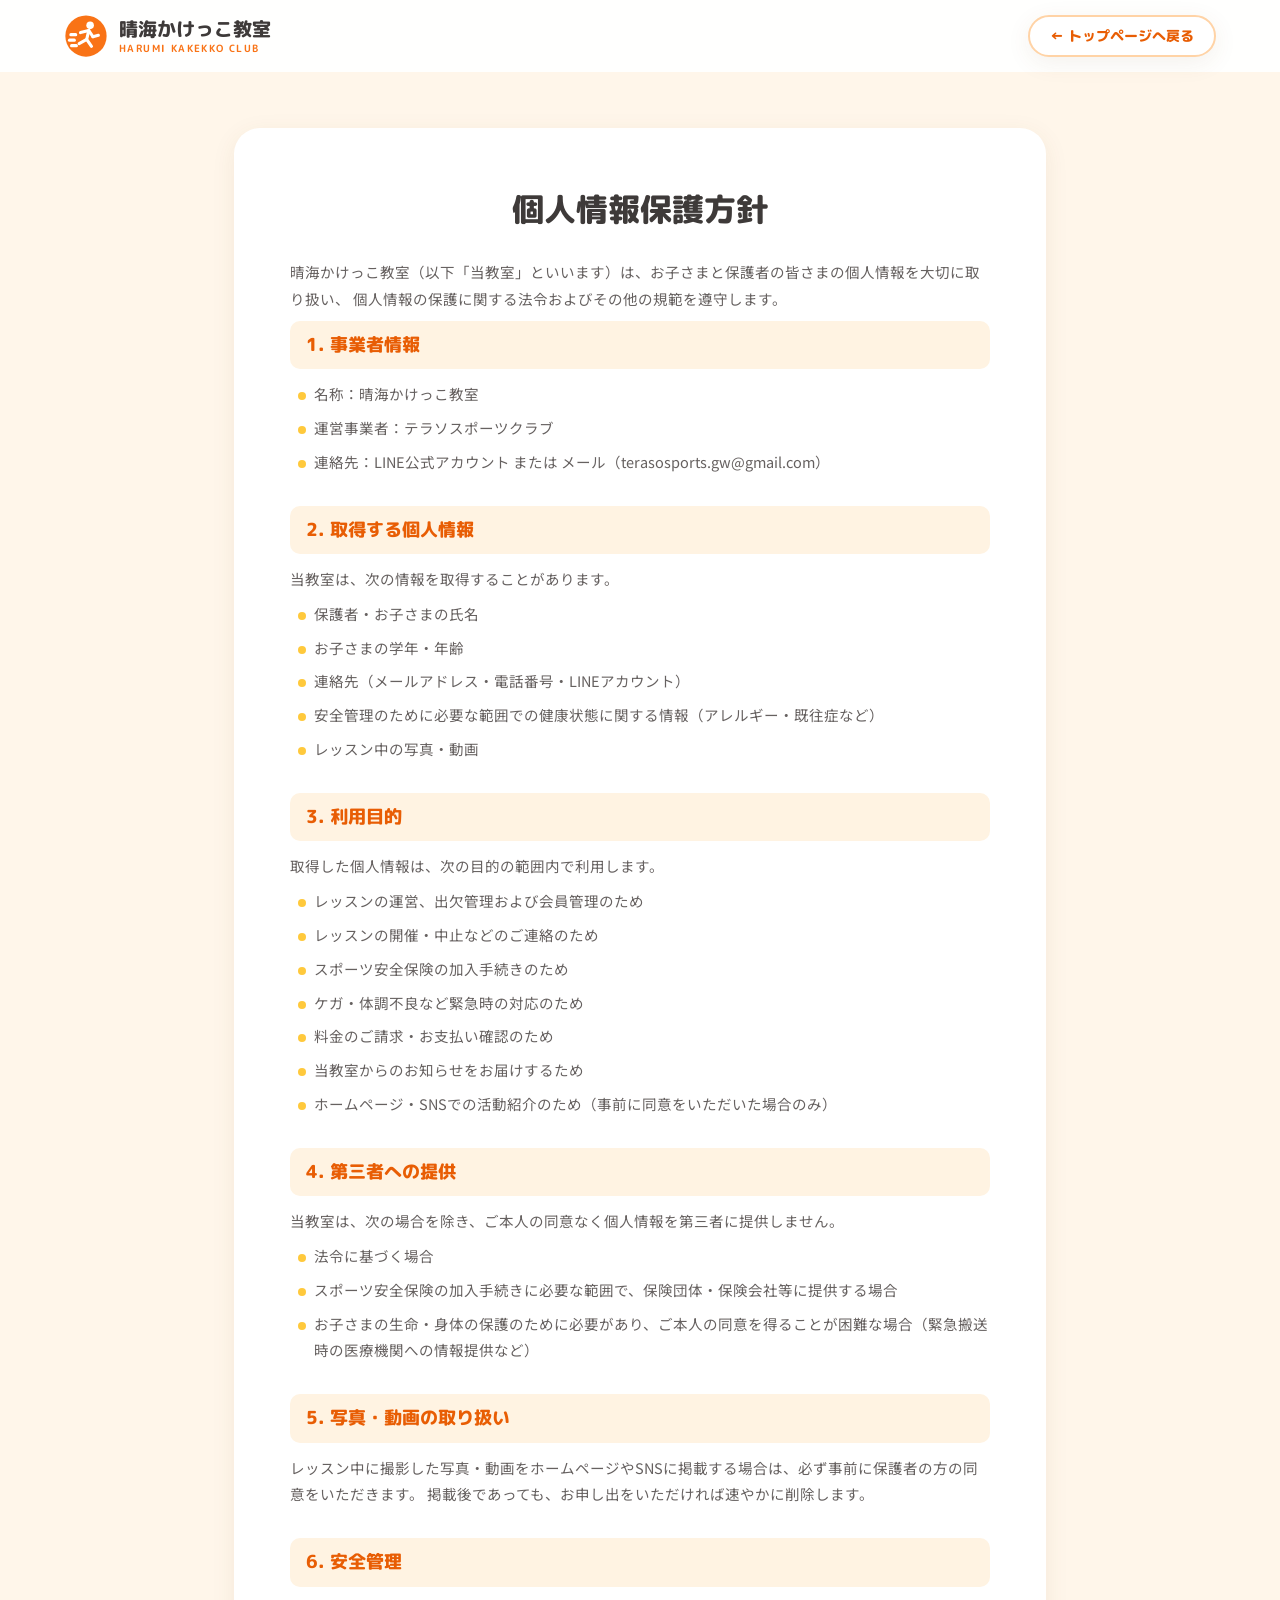
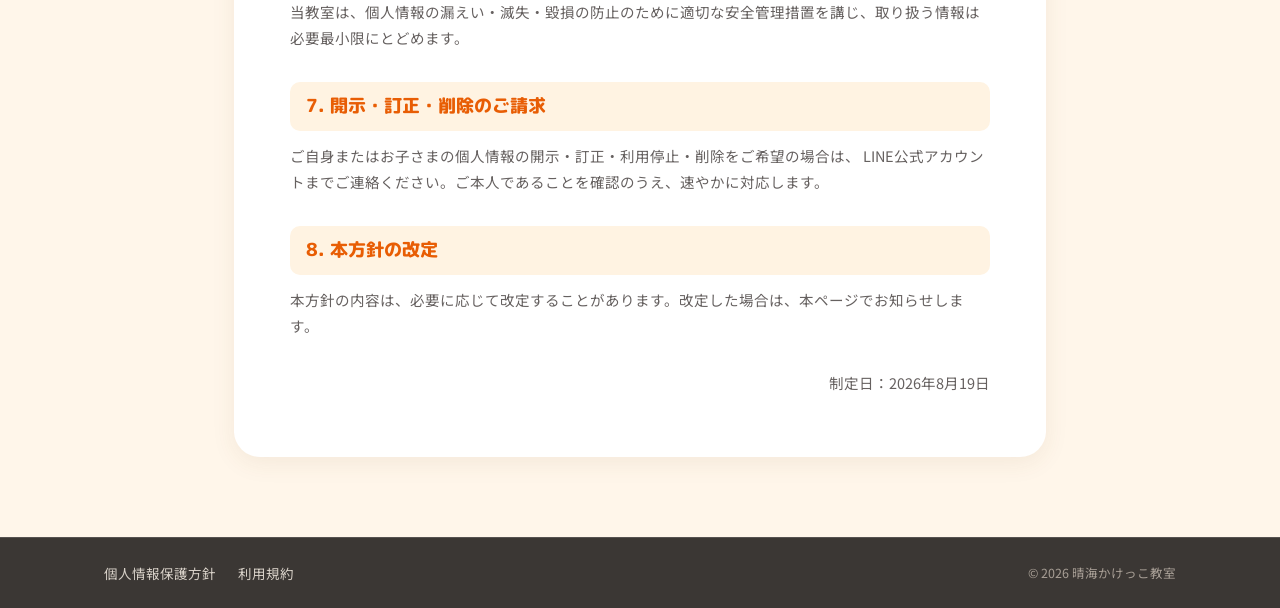
==== privacy.html @ 1bcdfa8b "晴海かけっこ教室 ホームページ公開 Co-Authored-By: Claude Fable 5 <noreply@anthropic.com>" ====
<!DOCTYPE html>
<html lang="ja">
<head>
<meta charset="UTF-8">
<meta name="viewport" content="width=device-width, initial-scale=1.0, viewport-fit=cover">
<title>個人情報保護方針｜晴海かけっこ教室</title>
<meta name="description" content="晴海かけっこ教室の個人情報保護方針です。">
<meta name="robots" content="noindex">
<link rel="icon" href="data:image/svg+xml,%3Csvg xmlns='http://www.w3.org/2000/svg' viewBox='0 0 64 64'%3E%3Ccircle cx='32' cy='32' r='30' fill='%23F97316'/%3E%3Ctext x='32' y='42' font-size='28' text-anchor='middle' fill='white' font-family='sans-serif' font-weight='bold'%3E走%3C/text%3E%3C/svg%3E">
<link rel="preconnect" href="https://fonts.googleapis.com">
<link rel="preconnect" href="https://fonts.gstatic.com" crossorigin>
<link href="https://fonts.googleapis.com/css2?family=M+PLUS+Rounded+1c:wght@500;700;800&family=Noto+Sans+JP:wght@400;500;700&display=swap" rel="stylesheet">
<link rel="stylesheet" href="style.css">
</head>
<body class="subpage">

<header class="site-header">
  <div class="header-inner">
    <a href="index.html" class="brand" aria-label="晴海かけっこ教室 トップへ">
      <svg class="brand-mark" viewBox="0 0 64 64" aria-hidden="true">
        <circle cx="32" cy="32" r="30" fill="#F97316"/>
        <g stroke="#FFFFFF" stroke-width="4.5" stroke-linecap="round" fill="none">
          <circle cx="38" cy="16.5" r="5.5" fill="#FFFFFF" stroke="none"/>
          <path d="M24 27 L36 24 L42 33"/>
          <path d="M36 24 L33 37 L40 47"/>
          <path d="M33 37 L22 43"/>
          <path d="M42 33 L50 31"/>
          <path d="M10 30 L17 30"/>
          <path d="M8 38 L15 38"/>
          <path d="M11 46 L18 46"/>
        </g>
      </svg>
      <span class="brand-text">
        <span class="brand-name">晴海かけっこ教室</span>
        <span class="brand-sub">HARUMI KAKEKKO CLUB</span>
      </span>
    </a>
    <a href="index.html" class="btn btn-ghost btn-sm">← トップページへ戻る</a>
  </div>
</header>

<main class="subpage-main">
  <div class="container container-narrow">
    <article class="legal">
      <h1>個人情報保護方針</h1>
      <p class="legal-lead">
        晴海かけっこ教室（以下「当教室」といいます）は、お子さまと保護者の皆さまの個人情報を大切に取り扱い、
        個人情報の保護に関する法令およびその他の規範を遵守します。
      </p>

      <section>
        <h2>1. 事業者情報</h2>
        <ul>
          <li>名称：晴海かけっこ教室</li>
          <li>運営事業者：テラソスポーツクラブ</li>
          <li>連絡先：LINE公式アカウント または メール（terasosports.gw@gmail.com）</li>
        </ul>
      </section>

      <section>
        <h2>2. 取得する個人情報</h2>
        <p>当教室は、次の情報を取得することがあります。</p>
        <ul>
          <li>保護者・お子さまの氏名</li>
          <li>お子さまの学年・年齢</li>
          <li>連絡先（メールアドレス・電話番号・LINEアカウント）</li>
          <li>安全管理のために必要な範囲での健康状態に関する情報（アレルギー・既往症など）</li>
          <li>レッスン中の写真・動画</li>
        </ul>
      </section>

      <section>
        <h2>3. 利用目的</h2>
        <p>取得した個人情報は、次の目的の範囲内で利用します。</p>
        <ul>
          <li>レッスンの運営、出欠管理および会員管理のため</li>
          <li>レッスンの開催・中止などのご連絡のため</li>
          <li>スポーツ安全保険の加入手続きのため</li>
          <li>ケガ・体調不良など緊急時の対応のため</li>
          <li>料金のご請求・お支払い確認のため</li>
          <li>当教室からのお知らせをお届けするため</li>
          <li>ホームページ・SNSでの活動紹介のため（事前に同意をいただいた場合のみ）</li>
        </ul>
      </section>

      <section>
        <h2>4. 第三者への提供</h2>
        <p>
          当教室は、次の場合を除き、ご本人の同意なく個人情報を第三者に提供しません。
        </p>
        <ul>
          <li>法令に基づく場合</li>
          <li>スポーツ安全保険の加入手続きに必要な範囲で、保険団体・保険会社等に提供する場合</li>
          <li>お子さまの生命・身体の保護のために必要があり、ご本人の同意を得ることが困難な場合（緊急搬送時の医療機関への情報提供など）</li>
        </ul>
      </section>

      <section>
        <h2>5. 写真・動画の取り扱い</h2>
        <p>
          レッスン中に撮影した写真・動画をホームページやSNSに掲載する場合は、必ず事前に保護者の方の同意をいただきます。
          掲載後であっても、お申し出をいただければ速やかに削除します。
        </p>
      </section>

      <section>
        <h2>6. 安全管理</h2>
        <p>
          当教室は、個人情報の漏えい・滅失・毀損の防止のために適切な安全管理措置を講じ、取り扱う情報は必要最小限にとどめます。
        </p>
      </section>

      <section>
        <h2>7. 開示・訂正・削除のご請求</h2>
        <p>
          ご自身またはお子さまの個人情報の開示・訂正・利用停止・削除をご希望の場合は、
          LINE公式アカウントまでご連絡ください。ご本人であることを確認のうえ、速やかに対応します。
        </p>
      </section>

      <section>
        <h2>8. 本方針の改定</h2>
        <p>
          本方針の内容は、必要に応じて改定することがあります。改定した場合は、本ページでお知らせします。
        </p>
      </section>

      <p class="legal-date">制定日：2026年8月19日</p>
    </article>
  </div>
</main>

<footer class="site-footer">
  <div class="footer-bottom">
    <div class="container footer-bottom-inner">
      <ul class="footer-legal">
        <li><a href="privacy.html">個人情報保護方針</a></li>
        <li><a href="terms.html">利用規約</a></li>
      </ul>
      <p class="copyright">&copy; 2026 晴海かけっこ教室</p>
    </div>
  </div>
</footer>

</body>
</html>
---- style.css ----
/* =========================================================
   晴海かけっこ教室 - style.css
   配色: オレンジ(#F97316) × スカイブルー × クリーム
========================================================= */

:root {
  --c-primary: #F97316;
  --c-primary-dark: #E85D04;
  --c-primary-pale: #FFF3E2;
  --c-yellow: #FFC93C;
  --c-sky: #3BB4E7;
  --c-green: #4CAF50;
  --c-line: #06C755;
  --c-ink: #3E3A39;
  --c-ink-soft: #666160;
  --c-muted: #948C86;
  --c-cream: #FFF6EA;
  --c-sky-bg: #EAF7FE;
  --c-border: #F0E5D8;
  --font-head: 'M PLUS Rounded 1c', 'Hiragino Maru Gothic ProN', sans-serif;
  --font-body: 'Noto Sans JP', 'Hiragino Kaku Gothic ProN', 'Yu Gothic', sans-serif;
  --shadow-soft: 0 6px 24px rgba(120, 80, 40, 0.08);
  --shadow-hover: 0 12px 32px rgba(120, 80, 40, 0.14);
  --header-h: 72px;
}

/* ---------- リセット・ベース ---------- */
*, *::before, *::after { box-sizing: border-box; margin: 0; padding: 0; }
html {
  scroll-behavior: smooth;
  overflow-x: hidden; /* clip未対応の旧ブラウザ向けフォールバック */
  overflow-x: clip;
  -webkit-text-size-adjust: 100%;
  text-size-adjust: 100%;
}
body {
  font-family: var(--font-body);
  color: var(--c-ink);
  font-size: 16px;
  line-height: 1.85;
  background: #FFFFFF;
  overflow-wrap: break-word;
  /* ヘッダーがfixedのため、その高さぶんコンテンツを下げる */
  padding-top: var(--header-h);
}
img, svg, iframe { max-width: 100%; }
a { color: var(--c-primary-dark); text-decoration: none; }
ul, ol { list-style: none; }
::selection { background: #FFE0B8; }

.container { max-width: 1120px; margin: 0 auto; padding: 0 24px; }
.container-narrow { max-width: 860px; }
.pc-only { display: inline; }
/* 日本語の改行制御：.nb で囲んだフレーズの途中では改行しない */
.nb { display: inline-block; }

section { scroll-margin-top: calc(var(--header-h) + 12px); }
.section { padding: 92px 0; }
.section-sm { padding: 48px 0 8px; }
.bg-cream { background: var(--c-cream); }
.bg-sky { background: var(--c-sky-bg); }

/* ---------- 見出し ---------- */
.sec-head { text-align: center; margin-bottom: 52px; }
.sec-label {
  font-family: var(--font-head);
  color: var(--c-primary);
  font-weight: 800;
  letter-spacing: 0.22em;
  font-size: 13px;
}
.sec-label.light { color: #FFE3B8; }
.sec-title {
  font-family: var(--font-head);
  font-weight: 800;
  font-size: clamp(26px, 3.6vw, 36px);
  line-height: 1.4;
  margin-top: 6px;
}
.sec-title.light { color: #FFFFFF; }
.sec-lead {
  margin-top: 20px;
  color: var(--c-ink-soft);
  font-size: 15.5px;
  line-height: 2.1;
}
.sec-lead.light { color: rgba(255, 255, 255, 0.95); }
.sub-title {
  font-family: var(--font-head);
  font-weight: 800;
  font-size: clamp(20px, 2.6vw, 25px);
  text-align: center;
  margin-bottom: 34px;
}
.sample-note { color: var(--c-muted); font-size: 13px; font-weight: 400; }

/* ---------- ボタン ---------- */
.btn {
  display: inline-flex;
  align-items: center;
  justify-content: center;
  gap: 9px;
  font-family: var(--font-head);
  font-weight: 800;
  border-radius: 999px;
  border: none;
  cursor: pointer;
  text-align: center;
  line-height: 1.4;
  padding: 12px 26px;
  font-size: 15px;
  transition: transform 0.2s ease, box-shadow 0.2s ease, background 0.2s ease;
}
.btn:hover { transform: translateY(-2px); }
.btn-sm { padding: 9px 20px; font-size: 14px; }
.btn-lg { padding: 16px 34px; font-size: 17px; }
.btn-xl { padding: 19px 48px; font-size: 19px; }
.btn-primary {
  background: linear-gradient(135deg, #FB8A3C, var(--c-primary-dark));
  color: #FFFFFF;
  box-shadow: 0 8px 20px rgba(233, 93, 4, 0.35);
}
.btn-primary:hover { box-shadow: 0 12px 26px rgba(233, 93, 4, 0.45); }
.btn-ghost {
  background: #FFFFFF;
  color: var(--c-primary-dark);
  border: 2px solid #FFD3A6;
  box-shadow: var(--shadow-soft);
}
.btn-ghost:hover { border-color: var(--c-primary); }
.btn-line {
  background: var(--c-line);
  color: #FFFFFF;
  box-shadow: 0 8px 20px rgba(6, 199, 85, 0.3);
}
.btn-line:hover { background: #05B34C; box-shadow: 0 12px 26px rgba(6, 199, 85, 0.4); }
.btn-cta {
  background: #FFFFFF;
  color: var(--c-primary-dark);
  box-shadow: 0 10px 28px rgba(80, 30, 0, 0.25);
}
.btn-icon { width: 22px; height: 22px; flex-shrink: 0; }

/* ---------- ヘッダー ----------
   sticky はモバイルSafariで html の overflow-x 指定と干渉して
   固定されなくなるため、fixed で常時表示する */
.site-header {
  position: fixed;
  top: 0;
  left: 0;
  right: 0;
  z-index: 100;
  background: rgba(255, 255, 255, 0.94);
  backdrop-filter: blur(8px);
  -webkit-backdrop-filter: blur(8px);
  transition: box-shadow 0.25s ease;
}
.site-header.scrolled { box-shadow: 0 2px 16px rgba(120, 80, 40, 0.12); }
.header-inner {
  max-width: 1200px;
  margin: 0 auto;
  padding: 0 24px;
  height: var(--header-h);
  display: flex;
  align-items: center;
  justify-content: space-between;
  gap: 16px;
}
.brand { display: flex; align-items: center; gap: 11px; }
.brand-mark { width: 44px; height: 44px; flex-shrink: 0; }
.brand-text { display: flex; flex-direction: column; line-height: 1.25; }
.brand-name {
  font-family: var(--font-head);
  font-weight: 800;
  font-size: 19px;
  color: var(--c-ink);
}
.brand-sub {
  font-family: var(--font-head);
  font-size: 10px;
  letter-spacing: 0.14em;
  color: var(--c-primary);
  font-weight: 700;
}
.global-nav ul { display: flex; align-items: center; gap: 4px; }
.global-nav a:not(.btn) {
  display: block;
  padding: 8px 11px;
  font-size: 14.5px;
  font-weight: 700;
  color: var(--c-ink);
  border-radius: 8px;
}
.global-nav a:not(.btn):hover { color: var(--c-primary-dark); background: var(--c-primary-pale); }
.nav-cta { margin-left: 8px; }
.nav-toggle { display: none; }

/* ---------- ヒーロー ---------- */
.hero {
  position: relative;
  background: linear-gradient(180deg, #AEE1F9 0%, #D7F0FD 55%, #EAF8FF 100%);
  overflow: hidden;
}
.hero-inner {
  display: grid;
  grid-template-columns: 1.1fr 1fr;
  align-items: center;
  gap: 36px;
  padding-top: 64px;
  padding-bottom: 40px;
}
.hero-badge {
  display: inline-block;
  background: #FFFFFF;
  color: var(--c-primary-dark);
  font-family: var(--font-head);
  font-weight: 800;
  font-size: 14.5px;
  padding: 8px 20px;
  border-radius: 999px;
  box-shadow: var(--shadow-soft);
  margin-bottom: 22px;
}
.hero-title {
  font-family: var(--font-head);
  font-weight: 800;
  font-size: clamp(27px, 2.9vw, 37px);
  line-height: 1.5;
  letter-spacing: 0.01em;
}
.hero-title-accent {
  color: var(--c-primary-dark);
  background: linear-gradient(transparent 68%, #FFE28A 68%);
  display: inline-block;
  padding-right: 6px;
}
.hero-lead {
  margin-top: 22px;
  font-size: 16px;
  line-height: 2.1;
  color: #33566B;
  font-weight: 500;
}
.hero-chips { display: flex; flex-wrap: wrap; gap: 10px; margin-top: 24px; }
.hero-chips li {
  background: rgba(255, 255, 255, 0.92);
  border-radius: 999px;
  padding: 8px 18px;
  font-size: 14px;
  font-weight: 700;
  color: #2C4A5E;
  box-shadow: var(--shadow-soft);
}
.hero-cta { display: flex; flex-wrap: wrap; gap: 14px; margin-top: 30px; }
.hero-art { align-self: end; }
.hero-art svg { width: 100%; height: auto; display: block; }
.hero-wave { line-height: 0; margin-top: -8px; }
.hero-wave svg { width: 100%; height: 72px; display: block; }

@keyframes floaty { from { transform: translateY(0); } to { transform: translateY(-10px); } }
.float-slow { animation: floaty 3.2s ease-in-out infinite alternate; }
.float-slow2 { animation: floaty 4.1s ease-in-out infinite alternate; }
@keyframes bob { from { transform: translateY(0); } to { transform: translateY(-7px); } }
.runner-1 { animation: bob 0.85s ease-in-out infinite alternate; }
.runner-2 { animation: bob 0.85s ease-in-out 0.28s infinite alternate; }
.runner-3 { animation: bob 0.85s ease-in-out 0.55s infinite alternate; }

/* ---------- お知らせ ---------- */
.news-panel {
  background: #FFFFFF;
  border: 2px solid #FFE3C2;
  border-radius: 22px;
  padding: 30px 36px;
  box-shadow: var(--shadow-soft);
}
.news-title {
  font-family: var(--font-head);
  font-size: 19px;
  font-weight: 800;
  margin-bottom: 14px;
}
.news-list li {
  display: flex;
  align-items: baseline;
  flex-wrap: wrap;
  gap: 8px 16px;
  padding: 13px 2px;
  border-bottom: 1px dashed #EFDFC9;
}
.news-list li:last-child { border-bottom: none; }
.news-list time {
  font-family: var(--font-head);
  font-weight: 700;
  color: var(--c-primary-dark);
  font-size: 14px;
  flex-shrink: 0;
}
.news-tag {
  font-size: 11.5px;
  font-weight: 700;
  background: var(--c-primary-pale);
  color: var(--c-primary-dark);
  border-radius: 999px;
  padding: 2px 12px;
  flex-shrink: 0;
}
.news-tag.important { background: #FFE1E1; color: #D64545; }
.news-list p { font-size: 14.5px; flex: 1; min-width: 220px; }

/* ---------- コンセプト3本柱 ---------- */
.pillar-grid {
  display: grid;
  grid-template-columns: repeat(3, 1fr);
  gap: 30px;
  margin-top: 10px;
}
.pillar-card {
  position: relative;
  background: #FFFFFF;
  border: 2px solid var(--c-border);
  border-radius: 26px;
  padding: 44px 26px 30px;
  box-shadow: var(--shadow-soft);
  transition: transform 0.25s ease, box-shadow 0.25s ease;
}
.pillar-card:hover { transform: translateY(-6px); box-shadow: var(--shadow-hover); }
.pillar-num {
  position: absolute;
  top: -20px;
  left: 26px;
  width: 44px;
  height: 44px;
  border-radius: 50%;
  background: linear-gradient(135deg, #FB8A3C, var(--c-primary-dark));
  color: #FFFFFF;
  font-family: var(--font-head);
  font-weight: 800;
  font-size: 20px;
  display: flex;
  align-items: center;
  justify-content: center;
  box-shadow: 0 6px 14px rgba(233, 93, 4, 0.35);
}
.pillar-icon {
  width: 74px;
  height: 74px;
  border-radius: 50%;
  margin: 0 auto 18px;
  display: flex;
  align-items: center;
  justify-content: center;
  color: #FFFFFF;
}
.pillar-icon svg { width: 38px; height: 38px; }
.icon-orange { background: linear-gradient(135deg, #FFB25C, var(--c-primary)); }
.icon-blue { background: linear-gradient(135deg, #63C7F2, #2196D9); }
.icon-green { background: linear-gradient(135deg, #7ED384, #43A047); }
.pillar-card h3 {
  font-family: var(--font-head);
  font-weight: 800;
  font-size: 20px;
  text-align: center;
  margin-bottom: 16px;
}
.pillar-card ul li {
  position: relative;
  padding-left: 20px;
  font-size: 14.5px;
  color: var(--c-ink-soft);
  line-height: 1.9;
  margin-bottom: 10px;
}
.pillar-card ul li::before {
  content: "";
  position: absolute;
  left: 2px;
  top: 11px;
  width: 8px;
  height: 8px;
  border-radius: 50%;
  background: var(--c-yellow);
}

/* ---------- 対象 ---------- */
.target-grid {
  display: grid;
  grid-template-columns: repeat(3, 1fr);
  gap: 24px;
}
.target-card {
  background: #FFFFFF;
  border-radius: 22px;
  padding: 32px 24px;
  text-align: center;
  box-shadow: var(--shadow-soft);
}
.target-label {
  display: inline-block;
  background: var(--c-primary-pale);
  color: var(--c-primary-dark);
  font-weight: 700;
  font-size: 13px;
  border-radius: 999px;
  padding: 4px 18px;
  margin-bottom: 14px;
}
.target-main {
  font-family: var(--font-head);
  font-weight: 800;
  font-size: 27px;
  color: var(--c-ink);
  margin-bottom: 10px;
}
.target-note { font-size: 14px; color: var(--c-ink-soft); line-height: 1.9; }

.skills {
  margin-top: 48px;
  background: #FFFFFF;
  border-radius: 26px;
  padding: 40px 44px;
  box-shadow: var(--shadow-soft);
}
.skills-title {
  font-family: var(--font-head);
  font-weight: 800;
  font-size: 21px;
  text-align: center;
  margin-bottom: 26px;
}
.skills-list {
  display: grid;
  grid-template-columns: repeat(2, 1fr);
  gap: 14px 36px;
  max-width: 860px;
  margin: 0 auto;
}
.skills-list li {
  position: relative;
  padding-left: 34px;
  font-size: 15.5px;
  font-weight: 500;
}
.skills-list li::before {
  content: "✓";
  position: absolute;
  left: 0;
  top: 2px;
  width: 24px;
  height: 24px;
  border-radius: 50%;
  background: var(--c-green);
  color: #FFFFFF;
  font-size: 14px;
  font-weight: 700;
  display: flex;
  align-items: center;
  justify-content: center;
}

/* ---------- レッスンの流れ ---------- */
.lesson-flow { margin-bottom: 72px; }
.timeline {
  max-width: 780px;
  margin: 0 auto;
}
.timeline li {
  position: relative;
  display: grid;
  grid-template-columns: 92px 1fr;
  gap: 22px;
  padding-bottom: 30px;
}
.timeline li::before {
  content: "";
  position: absolute;
  left: 45px;
  top: 40px;
  bottom: -2px;
  width: 3px;
  background: repeating-linear-gradient(180deg, #FFD3A6 0 8px, transparent 8px 16px);
}
.timeline li:last-child { padding-bottom: 0; }
.timeline li:last-child::before { display: none; }
.tl-time {
  font-family: var(--font-head);
  font-weight: 800;
  font-size: 15px;
  background: linear-gradient(135deg, #FB8A3C, var(--c-primary-dark));
  color: #FFFFFF;
  border-radius: 999px;
  height: 38px;
  display: flex;
  align-items: center;
  justify-content: center;
  box-shadow: 0 4px 12px rgba(233, 93, 4, 0.3);
}
.tl-body h4 {
  font-family: var(--font-head);
  font-weight: 800;
  font-size: 17.5px;
  margin: 5px 0 6px;
}
.tl-body p { font-size: 14.5px; color: var(--c-ink-soft); }

/* ---------- トレーニングメニュー ---------- */
.menu-grid {
  display: grid;
  grid-template-columns: repeat(2, 1fr);
  gap: 24px;
}
.menu-card {
  background: var(--c-cream);
  border-radius: 22px;
  padding: 30px 30px 26px;
  transition: transform 0.25s ease;
}
.menu-card:hover { transform: translateY(-4px); }
.menu-card-wide { grid-column: 1 / -1; background: linear-gradient(135deg, #FFF3E2, #FFE9CB); }
.menu-icon {
  width: 62px;
  height: 62px;
  border-radius: 50%;
  background: #FFFFFF;
  box-shadow: var(--shadow-soft);
  display: flex;
  align-items: center;
  justify-content: center;
  font-size: 30px;
  margin-bottom: 16px;
}
.menu-card h4 {
  font-family: var(--font-head);
  font-weight: 800;
  font-size: 18px;
  margin-bottom: 8px;
}
.menu-card h4 span {
  display: inline-block;
  margin-left: 10px;
  font-size: 12px;
  color: var(--c-primary-dark);
  background: #FFFFFF;
  border-radius: 999px;
  padding: 2px 12px;
  vertical-align: middle;
}
.menu-card p { font-size: 14.5px; color: var(--c-ink-soft); }

/* ---------- ギャラリー ---------- */
.gallery-grid {
  display: grid;
  grid-template-columns: repeat(3, 1fr);
  gap: 22px;
}
.gallery-tile {
  position: relative;
  aspect-ratio: 4 / 3;
  border-radius: 20px;
  display: flex;
  flex-direction: column;
  align-items: center;
  justify-content: center;
  gap: 12px;
  overflow: hidden;
  box-shadow: var(--shadow-soft);
}
.tile-a { background: linear-gradient(145deg, #FFE0B8, #FFCE8F); }
.tile-b { background: linear-gradient(145deg, #C9EBC7, #A5DBA5); }
.tile-c { background: linear-gradient(145deg, #FFD9D9, #FFBFBF); }
.tile-d { background: linear-gradient(145deg, #D6E9FF, #B3D7FA); }
.tile-e { background: linear-gradient(145deg, #FFF0B8, #FFE38F); }
.tile-f { background: linear-gradient(145deg, #E8DCFF, #D3BFF7); }
.tile-icon { font-size: 46px; line-height: 1; }
.gallery-tile figcaption {
  background: rgba(255, 255, 255, 0.9);
  border-radius: 999px;
  padding: 6px 18px;
  font-size: 14px;
  font-weight: 700;
  color: #55493C;
}
.tile-soon {
  position: absolute;
  top: 12px;
  right: 12px;
  font-family: var(--font-head);
  font-size: 10.5px;
  font-weight: 800;
  letter-spacing: 0.1em;
  background: rgba(255, 255, 255, 0.85);
  color: #A08A6E;
  border-radius: 999px;
  padding: 3px 12px;
}
.gallery-note {
  margin-top: 22px;
  text-align: center;
  font-size: 13px;
  color: #6E8CA0;
}

/* ---------- 準備中（COMING SOON）パネル ---------- */
.soon-panel {
  background: #FFFFFF;
  border: 2px dashed #EDD7B8;
  border-radius: 26px;
  padding: 48px 28px;
  text-align: center;
  max-width: 720px;
  margin: 0 auto;
}
.soon-badge {
  display: inline-block;
  font-family: var(--font-head);
  font-weight: 800;
  font-size: 12.5px;
  letter-spacing: 0.18em;
  color: var(--c-primary-dark);
  background: var(--c-primary-pale);
  border-radius: 999px;
  padding: 5px 18px;
}
.soon-icon { font-size: 44px; line-height: 1; margin: 18px 0 14px; }
.soon-text { font-size: 15px; color: var(--c-ink-soft); line-height: 2.1; }
.menu-note {
  margin-top: 22px;
  text-align: center;
  font-size: 13.5px;
  color: var(--c-muted);
}

/* ---------- コーチ ---------- */
.coach-card {
  display: grid;
  grid-template-columns: 220px 1fr;
  gap: 44px;
  background: #FFFFFF;
  border: 2px solid var(--c-border);
  border-radius: 28px;
  padding: 44px;
  box-shadow: var(--shadow-soft);
  align-items: start;
}
.coach-avatar svg { width: 100%; max-width: 200px; display: block; margin: 0 auto; }
.coach-role {
  display: inline-block;
  background: var(--c-primary-pale);
  color: var(--c-primary-dark);
  font-weight: 700;
  font-size: 13px;
  border-radius: 999px;
  padding: 4px 16px;
  margin-bottom: 10px;
}
.coach-name {
  font-family: var(--font-head);
  font-weight: 800;
  font-size: 22px;
  line-height: 1.5;
  margin-bottom: 18px;
}
.coach-name-note { display: block; font-size: 13px; color: var(--c-muted); font-weight: 500; }
.coach-message {
  background: var(--c-cream);
  border-radius: 16px;
  padding: 20px 24px;
  font-size: 15px;
  line-height: 2;
  margin-bottom: 22px;
}
.coach-points h4 {
  font-family: var(--font-head);
  font-weight: 800;
  font-size: 16px;
  margin-bottom: 10px;
}
.coach-points ul li {
  position: relative;
  padding-left: 30px;
  font-size: 14.5px;
  margin-bottom: 8px;
}
.coach-points ul li::before {
  content: "✓";
  position: absolute;
  left: 0;
  top: 3px;
  width: 21px;
  height: 21px;
  border-radius: 50%;
  background: var(--c-primary);
  color: #FFFFFF;
  font-size: 12px;
  font-weight: 700;
  display: flex;
  align-items: center;
  justify-content: center;
}
.coach-profile-note { margin-top: 18px; font-size: 13px; color: var(--c-muted); }

/* ---------- 保護者の声 ---------- */
.voice-grid {
  display: grid;
  grid-template-columns: repeat(2, 1fr);
  gap: 24px;
}
.voice-card {
  background: #FFFFFF;
  border-radius: 22px;
  padding: 28px 30px;
  box-shadow: var(--shadow-soft);
}
.voice-head { display: flex; align-items: center; gap: 13px; margin-bottom: 13px; }
.voice-avatar {
  width: 46px;
  height: 46px;
  border-radius: 50%;
  display: flex;
  align-items: center;
  justify-content: center;
  font-size: 24px;
  flex-shrink: 0;
}
.av-1 { background: #FFE0B8; }
.av-2 { background: #FFD9E2; }
.av-3 { background: #CCE9FF; }
.av-4 { background: #D9F2CF; }
.voice-meta { font-size: 13.5px; font-weight: 700; color: var(--c-muted); }
.voice-card > p { font-size: 14.5px; color: var(--c-ink-soft); }

.cases { margin-top: 60px; }
.case-grid {
  display: grid;
  grid-template-columns: repeat(3, 1fr);
  gap: 22px;
}
.case-card {
  background: #FFFFFF;
  border: 2px solid var(--c-border);
  border-radius: 20px;
  padding: 26px 26px 24px;
}
.case-tag {
  font-family: var(--font-head);
  font-weight: 800;
  font-size: 14.5px;
  color: var(--c-primary-dark);
  margin-bottom: 10px;
}
.case-arrow { font-size: 14px; color: var(--c-ink-soft); }

/* ---------- 料金 ---------- */
.price-grid {
  display: grid;
  grid-template-columns: repeat(4, 1fr);
  gap: 20px;
  align-items: stretch;
}
.price-card {
  position: relative;
  background: #FFFFFF;
  border: 2px solid var(--c-border);
  border-radius: 22px;
  padding: 32px 20px 26px;
  text-align: center;
}
.price-card-main {
  border-color: var(--c-primary);
  background: #FFF9F1;
  box-shadow: var(--shadow-soft);
}
.price-badge {
  position: absolute;
  top: -14px;
  left: 50%;
  transform: translateX(-50%);
  background: linear-gradient(135deg, #FB8A3C, var(--c-primary-dark));
  color: #FFFFFF;
  font-family: var(--font-head);
  font-weight: 800;
  font-size: 12px;
  border-radius: 999px;
  padding: 4px 16px;
  white-space: nowrap;
  box-shadow: 0 4px 10px rgba(233, 93, 4, 0.3);
}
.price-name { font-weight: 700; font-size: 15px; color: var(--c-ink-soft); margin-bottom: 8px; }
.price-value {
  font-family: var(--font-head);
  font-weight: 800;
  font-size: 33px;
  color: var(--c-primary-dark);
  line-height: 1.2;
  margin-bottom: 10px;
}
.price-value span { font-size: 15px; color: var(--c-ink-soft); margin-left: 2px; }
.price-note { font-size: 13px; color: var(--c-muted); line-height: 1.8; }

.price-example {
  margin-top: 36px;
  background: var(--c-cream);
  border-radius: 18px;
  padding: 26px 28px;
  text-align: center;
}
.price-example h3 {
  font-family: var(--font-head);
  font-weight: 800;
  font-size: 16.5px;
  margin-bottom: 10px;
}
.price-example-calc { font-size: 15.5px; }
.price-example-calc strong { font-size: 21px; color: var(--c-primary-dark); font-family: var(--font-head); }

.payment {
  margin-top: 22px;
  background: #FFFFFF;
  border: 2px solid var(--c-border);
  border-radius: 18px;
  padding: 24px 28px;
}
.payment h3 {
  font-family: var(--font-head);
  font-weight: 800;
  font-size: 16.5px;
  color: var(--c-primary-dark);
  margin-bottom: 8px;
}
.payment p { font-size: 14.5px; color: var(--c-ink-soft); }

/* ---------- 開催概要 ---------- */
.info-table {
  background: #FFFFFF;
  border-radius: 24px;
  overflow: hidden;
  box-shadow: var(--shadow-soft);
}
.info-row {
  display: grid;
  grid-template-columns: 190px 1fr;
  border-bottom: 1px solid #F5EBDD;
}
.info-row:last-child { border-bottom: none; }
.info-row dt {
  background: var(--c-primary-pale);
  padding: 19px 24px;
  font-weight: 700;
  font-size: 15px;
  color: #8A5A2A;
  display: flex;
  align-items: center;
}
.info-row dd { padding: 19px 28px; font-size: 15px; }
.info-row dd small { color: var(--c-muted); font-size: 13px; }

/* ---------- アクセス ---------- */
.access-grid {
  display: grid;
  grid-template-columns: 1.25fr 1fr;
  gap: 40px;
  align-items: start;
}
.access-map {
  border-radius: 22px;
  overflow: hidden;
  box-shadow: var(--shadow-soft);
  line-height: 0;
}
.access-map iframe { width: 100%; height: 380px; border: 0; }
.access-info h3 {
  font-family: var(--font-head);
  font-weight: 800;
  font-size: 21px;
  margin-bottom: 8px;
}
.access-addr { font-size: 15px; margin-bottom: 18px; }
.access-list li {
  position: relative;
  padding-left: 26px;
  font-size: 14.5px;
  color: var(--c-ink-soft);
  margin-bottom: 12px;
}
.access-list li::before {
  content: "";
  position: absolute;
  left: 4px;
  top: 10px;
  width: 9px;
  height: 9px;
  border-radius: 50%;
  background: var(--c-primary);
}

/* ---------- 体験レッスン ---------- */
.trial {
  background:
    radial-gradient(rgba(255, 255, 255, 0.13) 3px, transparent 3px);
  background-color: #F1720F;
  background-size: 30px 30px;
}
.trial-box {
  background: #FFFFFF;
  border-radius: 30px;
  padding: 44px 48px;
  box-shadow: 0 20px 50px rgba(90, 40, 0, 0.25);
}
.trial-summary {
  display: grid;
  grid-template-columns: repeat(4, 1fr);
  gap: 14px;
}
.trial-item {
  background: var(--c-cream);
  border-radius: 16px;
  padding: 16px 12px;
  text-align: center;
}
.trial-item span { display: block; font-size: 12.5px; color: var(--c-muted); font-weight: 700; margin-bottom: 4px; }
.trial-item strong { font-size: 15px; line-height: 1.5; display: block; }
.trial-actions { text-align: center; margin: 32px 0 36px; }
.trial-actions-lead { font-weight: 700; font-size: 15px; margin-bottom: 14px; }
.trial-or { margin-top: 16px; font-size: 13px; color: var(--c-muted); }
.line-qr {
  margin-top: 20px;
  display: flex;
  align-items: center;
  justify-content: center;
  gap: 14px;
}
.line-qr img {
  border: 1px solid #EAE2D6;
  border-radius: 12px;
  flex-shrink: 0;
}
.line-qr p { font-size: 12.5px; color: var(--c-muted); text-align: left; line-height: 1.8; }

.trial-form {
  border-top: 2px dashed #F0E0CB;
  padding-top: 34px;
}
.form-title {
  font-family: var(--font-head);
  font-weight: 800;
  font-size: 20px;
  text-align: center;
  margin-bottom: 8px;
}
.form-note { text-align: center; font-size: 13px; color: var(--c-muted); margin-bottom: 26px; }
.form-grid {
  display: grid;
  grid-template-columns: repeat(2, 1fr);
  gap: 20px;
}
.form-field label {
  display: block;
  font-size: 14px;
  font-weight: 700;
  margin-bottom: 7px;
}
.req {
  display: inline-block;
  background: #FF5A3C;
  color: #FFFFFF;
  font-size: 11px;
  font-weight: 700;
  border-radius: 6px;
  padding: 1px 8px;
  margin-left: 6px;
  vertical-align: 2px;
}
.form-field input,
.form-field select,
.form-field textarea {
  width: 100%;
  padding: 13px 15px;
  border: 2px solid #EADFD2;
  border-radius: 12px;
  font-size: 16px; /* 16px未満だとiOS Safariがフォーカス時に自動ズームする */
  font-family: var(--font-body);
  color: var(--c-ink);
  background: #FFFDFA;
  transition: border-color 0.2s ease, box-shadow 0.2s ease;
}
.form-field select {
  appearance: none;
  -webkit-appearance: none;
  background-image: url("data:image/svg+xml,%3Csvg xmlns='http://www.w3.org/2000/svg' width='12' height='8'%3E%3Cpath d='M1 1l5 5 5-5' stroke='%23F97316' stroke-width='2' fill='none' stroke-linecap='round'/%3E%3C/svg%3E");
  background-repeat: no-repeat;
  background-position: right 16px center;
  padding-right: 44px;
}
.form-field input:focus,
.form-field select:focus,
.form-field textarea:focus {
  outline: none;
  border-color: var(--c-primary);
  box-shadow: 0 0 0 4px rgba(249, 115, 22, 0.14);
}
.form-field-wide { grid-column: 1 / -1; }
.form-agree {
  display: flex;
  align-items: center;
  justify-content: center;
  gap: 9px;
  margin: 24px 0;
  font-size: 14.5px;
  cursor: pointer;
}
.form-agree input { width: 19px; height: 19px; accent-color: var(--c-primary); cursor: pointer; }
.form-agree a { text-decoration: underline; }
.form-submit { display: flex; margin: 0 auto; width: min(440px, 100%); }
.form-error {
  margin-top: 16px;
  text-align: center;
  color: #D64545;
  font-weight: 700;
  font-size: 14px;
}

/* ---------- 入会までの流れ ---------- */
.flow-grid {
  display: grid;
  grid-template-columns: repeat(4, 1fr);
  gap: 22px;
  counter-reset: flow;
}
.flow-card {
  background: #FFFFFF;
  border: 2px solid var(--c-border);
  border-radius: 22px;
  padding: 30px 24px;
  text-align: center;
  box-shadow: var(--shadow-soft);
}
.flow-step {
  display: inline-block;
  font-family: var(--font-head);
  font-weight: 800;
  font-size: 12.5px;
  letter-spacing: 0.14em;
  color: var(--c-primary-dark);
  background: var(--c-primary-pale);
  border-radius: 999px;
  padding: 4px 16px;
  margin-bottom: 14px;
}
.flow-icon { display: block; font-size: 38px; line-height: 1; margin-bottom: 14px; }
.flow-card h3 {
  font-family: var(--font-head);
  font-weight: 800;
  font-size: 17px;
  margin-bottom: 10px;
}
.flow-card p { font-size: 13.5px; color: var(--c-ink-soft); text-align: left; }

/* ---------- FAQ ---------- */
.faq-item {
  background: #FFFFFF;
  border: 2px solid var(--c-border);
  border-radius: 18px;
  margin-bottom: 14px;
  overflow: hidden;
}
.faq-item summary {
  list-style: none;
  cursor: pointer;
  padding: 19px 56px 19px 24px;
  font-weight: 700;
  font-size: 15.5px;
  position: relative;
  transition: background 0.2s ease;
}
.faq-item summary::-webkit-details-marker { display: none; }
.faq-item summary::before {
  content: "Q";
  font-family: var(--font-head);
  font-weight: 800;
  color: var(--c-primary);
  margin-right: 12px;
  font-size: 17px;
}
.faq-item summary::after {
  content: "＋";
  position: absolute;
  right: 22px;
  top: 50%;
  transform: translateY(-50%);
  color: var(--c-primary);
  font-weight: 700;
  font-size: 18px;
  transition: transform 0.25s ease;
}
.faq-item[open] summary::after { transform: translateY(-50%) rotate(45deg); }
.faq-item summary:hover { background: var(--c-primary-pale); }
.faq-item p {
  padding: 2px 24px 20px 24px;
  font-size: 14.5px;
  color: var(--c-ink-soft);
}

/* ---------- 保護者向け ---------- */
.parents-grid {
  display: grid;
  grid-template-columns: repeat(2, 1fr);
  gap: 28px;
}
.parents-card {
  background: #FFFFFF;
  border: 2px solid var(--c-border);
  border-radius: 24px;
  padding: 34px 34px 28px;
  box-shadow: var(--shadow-soft);
}
.parents-card h3 {
  font-family: var(--font-head);
  font-weight: 800;
  font-size: 19px;
  margin-bottom: 18px;
}
.check-list li {
  position: relative;
  padding-left: 32px;
  font-size: 14.5px;
  color: var(--c-ink-soft);
  margin-bottom: 12px;
  line-height: 1.9;
}
.check-list li::before {
  content: "✓";
  position: absolute;
  left: 0;
  top: 3px;
  width: 22px;
  height: 22px;
  border-radius: 50%;
  background: var(--c-green);
  color: #FFFFFF;
  font-size: 12px;
  font-weight: 700;
  display: flex;
  align-items: center;
  justify-content: center;
}

/* ---------- お問い合わせ ---------- */
.contact-box {
  background: #FFFFFF;
  border-radius: 26px;
  padding: 42px 36px;
  text-align: center;
  box-shadow: var(--shadow-soft);
}
.contact-mail { margin-top: 20px; font-size: 14.5px; }
.contact-mail a { text-decoration: underline; font-weight: 700; }
.sns-row {
  margin-top: 32px;
  border-top: 2px dashed #F0E0CB;
  padding-top: 26px;
}
.sns-lead { font-size: 13.5px; color: var(--c-muted); margin-bottom: 14px; }
.sns-icons { display: flex; justify-content: center; gap: 16px; }
.sns-icon {
  width: 50px;
  height: 50px;
  border-radius: 50%;
  border: 2px solid #E3D9CC;
  color: #A89C8E;
  display: flex;
  align-items: center;
  justify-content: center;
  transition: color 0.2s ease, border-color 0.2s ease, transform 0.2s ease;
}
.sns-icon svg { width: 24px; height: 24px; }
.sns-icon:hover { color: var(--c-primary); border-color: var(--c-primary); transform: translateY(-3px); }
.sns-disabled { opacity: 0.55; pointer-events: none; }

/* ---------- 最終CTA ---------- */
.last-cta {
  background:
    radial-gradient(rgba(255, 255, 255, 0.14) 3px, transparent 3px),
    linear-gradient(135deg, #FB8A3C, #E85D04);
  background-size: 30px 30px, cover;
  padding: 92px 0;
  text-align: center;
  color: #FFFFFF;
}
.last-cta-title {
  font-family: var(--font-head);
  font-weight: 800;
  font-size: clamp(28px, 4vw, 40px);
  margin-bottom: 18px;
}
.last-cta-lead { font-size: 16px; line-height: 2.1; margin-bottom: 32px; }

/* ---------- フッター ---------- */
.site-footer { background: #3B3734; color: #EDE7E0; }
.footer-inner {
  display: grid;
  grid-template-columns: 1.3fr 1fr 1fr;
  gap: 48px;
  padding-top: 64px;
  padding-bottom: 44px;
}
.brand-footer .brand-name { color: #FFFFFF; }
.brand-footer .brand-sub { color: #FFB877; }
.footer-desc { margin-top: 16px; font-size: 13.5px; color: #C9C1B8; line-height: 2; }
.footer-nav ul {
  display: grid;
  grid-template-columns: repeat(2, 1fr);
  gap: 10px 18px;
}
.footer-nav a { color: #D9D2C9; font-size: 14px; }
.footer-nav a:hover { color: #FFFFFF; text-decoration: underline; }
.footer-info h3 {
  font-family: var(--font-head);
  font-weight: 800;
  font-size: 15px;
  color: var(--c-yellow);
  margin-bottom: 12px;
}
.footer-info ul li { font-size: 13.5px; color: #C9C1B8; line-height: 2.1; }
.footer-bottom { border-top: 1px solid rgba(255, 255, 255, 0.14); }
.footer-bottom-inner {
  display: flex;
  align-items: center;
  justify-content: space-between;
  flex-wrap: wrap;
  gap: 10px;
  padding-top: 20px;
  padding-bottom: 20px;
}
.footer-legal { display: flex; gap: 22px; }
.footer-legal a { color: #D9D2C9; font-size: 13.5px; }
.footer-legal a:hover { color: #FFFFFF; text-decoration: underline; }
.copyright { font-size: 12.5px; color: #A79E95; }

/* ---------- 追従CTA・トップへ戻る ---------- */
.floating-cta {
  position: fixed;
  right: 22px;
  bottom: 22px;
  z-index: 90;
  background: linear-gradient(135deg, #FB8A3C, var(--c-primary-dark));
  color: #FFFFFF;
  font-family: var(--font-head);
  font-weight: 800;
  font-size: 15px;
  padding: 15px 26px;
  border-radius: 999px;
  box-shadow: 0 10px 26px rgba(120, 45, 0, 0.4);
  opacity: 0;
  transform: translateY(110px);
  transition: opacity 0.35s ease, transform 0.35s ease;
}
.floating-cta.show { opacity: 1; transform: translateY(0); }
.floating-cta:hover { transform: translateY(-3px); }
.to-top {
  position: fixed;
  right: 26px;
  bottom: 92px;
  z-index: 90;
  width: 46px;
  height: 46px;
  border-radius: 50%;
  border: none;
  background: #FFFFFF;
  color: var(--c-primary-dark);
  font-size: 19px;
  font-weight: 700;
  cursor: pointer;
  box-shadow: var(--shadow-hover);
  opacity: 0;
  pointer-events: none;
  transition: opacity 0.35s ease;
}
.to-top.show { opacity: 1; pointer-events: auto; }

/* ---------- 出現アニメーション ----------
   JS有効時（html.js）のみ非表示から開始する。JS無効でも内容は必ず見える */
.js .reveal {
  opacity: 0;
  transform: translateY(26px);
  transition: opacity 0.7s ease, transform 0.7s ease;
}
.js .reveal.visible { opacity: 1; transform: translateY(0); }

@media (prefers-reduced-motion: reduce) {
  html { scroll-behavior: auto; }
  .js .reveal { opacity: 1; transform: none; transition: none; }
  .float-slow, .float-slow2, .runner-1, .runner-2, .runner-3 { animation: none; }
  .btn, .pillar-card, .menu-card { transition: none; }
}

/* ---------- サブページ（規約など） ---------- */
.subpage { background: var(--c-cream); }
.subpage-main { padding: 56px 0 80px; }
.legal {
  background: #FFFFFF;
  border-radius: 26px;
  padding: 52px 56px;
  box-shadow: var(--shadow-soft);
}
.legal h1 {
  font-family: var(--font-head);
  font-weight: 800;
  font-size: clamp(24px, 3.4vw, 32px);
  margin-bottom: 20px;
  text-align: center;
}
.legal-lead { font-size: 14.5px; color: var(--c-ink-soft); margin-bottom: 34px; }
.legal section { margin-bottom: 30px; }
.legal h2 {
  font-family: var(--font-head);
  font-weight: 800;
  font-size: 17.5px;
  color: var(--c-primary-dark);
  background: var(--c-primary-pale);
  border-radius: 10px;
  padding: 8px 16px;
  margin-bottom: 12px;
}
.legal p { font-size: 14.5px; color: var(--c-ink-soft); margin-bottom: 8px; }
.legal ul, .legal ol { margin: 6px 0 6px 4px; }
.legal ol { counter-reset: legal; }
.legal ol > li {
  counter-increment: legal;
  position: relative;
  padding-left: 30px;
  font-size: 14.5px;
  color: var(--c-ink-soft);
  margin-bottom: 8px;
}
.legal ol > li::before {
  content: counter(legal);
  position: absolute;
  left: 0;
  top: 3px;
  width: 21px;
  height: 21px;
  border-radius: 50%;
  background: var(--c-primary-pale);
  color: var(--c-primary-dark);
  font-size: 12px;
  font-weight: 700;
  display: flex;
  align-items: center;
  justify-content: center;
}
.legal ul > li {
  position: relative;
  padding-left: 20px;
  font-size: 14.5px;
  color: var(--c-ink-soft);
  margin-bottom: 7px;
}
.legal ul > li::before {
  content: "";
  position: absolute;
  left: 4px;
  top: 11px;
  width: 8px;
  height: 8px;
  border-radius: 50%;
  background: var(--c-yellow);
}
.legal ol ul { margin-top: 10px; }
.legal-date { text-align: right; font-size: 13.5px; color: var(--c-muted); margin-top: 28px; }
.subpage .site-footer { margin-top: 0; }

@media (max-width: 760px) {
  .legal { padding: 32px 22px; border-radius: 20px; }
  .subpage-main { padding: 32px 0 56px; }
}

/* =========================================================
   レスポンシブ
========================================================= */
@media (max-width: 1200px) {
  /* ハンバーガー切替（920px）までナビが収まるよう圧縮 */
  .global-nav a:not(.btn) { padding: 8px 8px; font-size: 13.5px; }
  .nav-cta .btn { padding: 9px 16px; font-size: 13.5px; }
}

@media (max-width: 1024px) {
  .pillar-grid { gap: 20px; }
  .price-grid { grid-template-columns: repeat(2, 1fr); }
  .flow-grid { grid-template-columns: repeat(2, 1fr); }
}

@media (max-width: 1000px) {
  :root { --header-h: 62px; }
  .section { padding: 68px 0; }

  /* ナビ → ドロワー */
  .global-nav {
    position: fixed;
    top: 0;
    right: 0;
    width: min(320px, 84vw);
    height: 100vh;
    height: 100dvh;
    background: #FFFFFF;
    box-shadow: -8px 0 30px rgba(0, 0, 0, 0.15);
    padding: 84px 26px calc(30px + env(safe-area-inset-bottom));
    transform: translateX(105%);
    visibility: hidden;
    transition: transform 0.3s ease, visibility 0s linear 0.3s;
    overflow-y: auto;
    z-index: 99;
  }
  body.nav-open .global-nav {
    transform: translateX(0);
    visibility: visible;
    transition: transform 0.3s ease;
  }
  body.nav-open { overflow: hidden; }
  .global-nav ul { flex-direction: column; align-items: stretch; gap: 2px; }
  .global-nav a:not(.btn) { padding: 13px 10px; font-size: 15.5px; border-bottom: 1px dashed #F0E5D8; border-radius: 0; }
  .nav-cta { margin: 18px 0 0; }
  .nav-cta .btn { width: 100%; padding: 14px; font-size: 15.5px; }
  .nav-toggle {
    display: flex;
    flex-direction: column;
    justify-content: center;
    gap: 6px;
    width: 46px;
    height: 46px;
    padding: 11px;
    background: var(--c-primary-pale);
    border: none;
    border-radius: 12px;
    cursor: pointer;
    z-index: 100;
    position: relative;
  }
  .nav-toggle span {
    display: block;
    height: 3px;
    border-radius: 2px;
    background: var(--c-primary-dark);
    transition: transform 0.25s ease, opacity 0.25s ease;
  }
  body.nav-open .nav-toggle span:nth-child(1) { transform: translateY(9px) rotate(45deg); }
  body.nav-open .nav-toggle span:nth-child(2) { opacity: 0; }
  body.nav-open .nav-toggle span:nth-child(3) { transform: translateY(-9px) rotate(-45deg); }

  .hero-inner {
    grid-template-columns: 1fr;
    gap: 8px;
    padding-top: 44px;
    text-align: center;
  }
  .hero-chips, .hero-cta { justify-content: center; }
  .hero-art { max-width: 620px; margin: 0 auto; width: 100%; }

  .coach-card { grid-template-columns: 1fr; gap: 24px; padding: 32px 26px; }
  .coach-avatar svg { max-width: 150px; }
  .coach-body { text-align: left; }
  .coach-avatar { text-align: center; }

  .access-grid { grid-template-columns: 1fr; gap: 26px; }
  .parents-grid { grid-template-columns: 1fr; }
  .gallery-grid { grid-template-columns: repeat(2, 1fr); gap: 16px; }
}

@media (max-width: 760px) {
  body { font-size: 15px; }
  .pc-only { display: none; }
  .sec-head { margin-bottom: 38px; }

  .pillar-grid { grid-template-columns: 1fr; gap: 34px; }
  .target-grid { grid-template-columns: 1fr; gap: 16px; }
  .skills { padding: 30px 22px; }
  .skills-list { grid-template-columns: 1fr; gap: 12px; }
  .menu-grid { grid-template-columns: 1fr; gap: 16px; }
  .voice-grid { grid-template-columns: 1fr; gap: 16px; }
  .case-grid { grid-template-columns: 1fr; gap: 14px; }

  .timeline li { grid-template-columns: 72px 1fr; gap: 14px; }
  .timeline li::before { left: 35px; }
  .tl-time { font-size: 13.5px; height: 34px; }

  .info-row { grid-template-columns: 1fr; }
  .info-row dt { padding: 12px 20px 11px; }
  .info-row dd { padding: 14px 20px 16px; }

  .trial-box { padding: 30px 20px; border-radius: 24px; }
  .trial-summary { grid-template-columns: repeat(2, 1fr); gap: 10px; }
  .form-grid { grid-template-columns: 1fr; gap: 16px; }

  .flow-grid { grid-template-columns: 1fr; gap: 16px; }
  .footer-inner { grid-template-columns: 1fr; gap: 34px; padding-top: 48px; }
  .footer-bottom-inner { flex-direction: column; text-align: center; }

  .news-panel { padding: 22px 20px; }
  .news-list li { gap: 6px 12px; }

  .floating-cta {
    left: 14px;
    right: 14px;
    bottom: calc(14px + env(safe-area-inset-bottom));
    text-align: center;
    justify-content: center;
    display: flex;
    padding: 15px 20px;
  }
  .to-top { right: 14px; bottom: calc(80px + env(safe-area-inset-bottom)); }

  /* 追従CTAバーでフッターの文字が隠れないよう余白を確保 */
  .footer-bottom-inner { padding-bottom: calc(88px + env(safe-area-inset-bottom)); }
  .access-map iframe { height: 260px; }

  .btn-xl { padding: 17px 34px; font-size: 17px; }
  .last-cta { padding: 68px 0; }
}

@media (max-width: 480px) {
  .gallery-grid { grid-template-columns: 1fr; }
  .trial-summary { grid-template-columns: 1fr 1fr; }
  .hero-title { font-size: 26px; }
  .hero-badge { font-size: 13px; padding: 7px 16px; }
  .brand-name { font-size: 17px; }
  .brand-sub { font-size: 9px; }
  .brand-mark { width: 38px; height: 38px; }
  .price-value { font-size: 29px; }
  .price-card { padding: 26px 14px 22px; }
  .container { padding: 0 18px; }
}
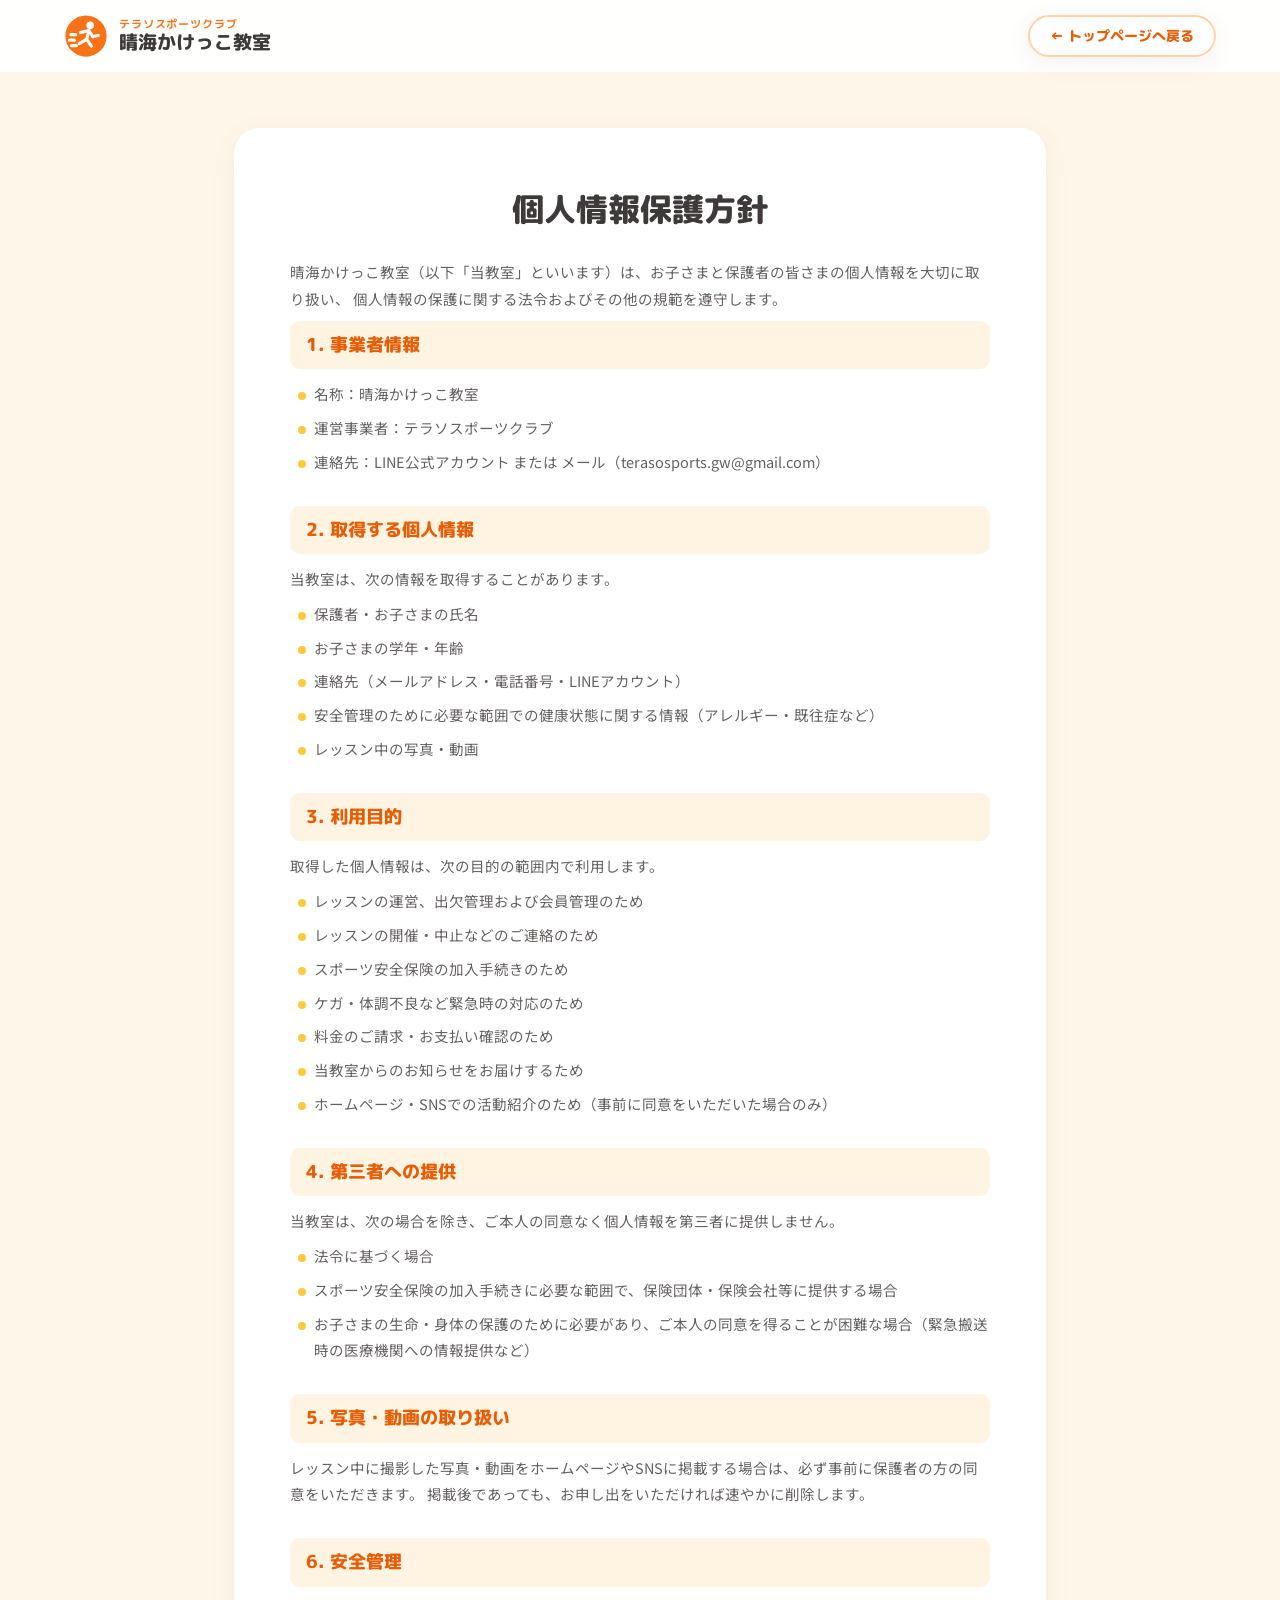
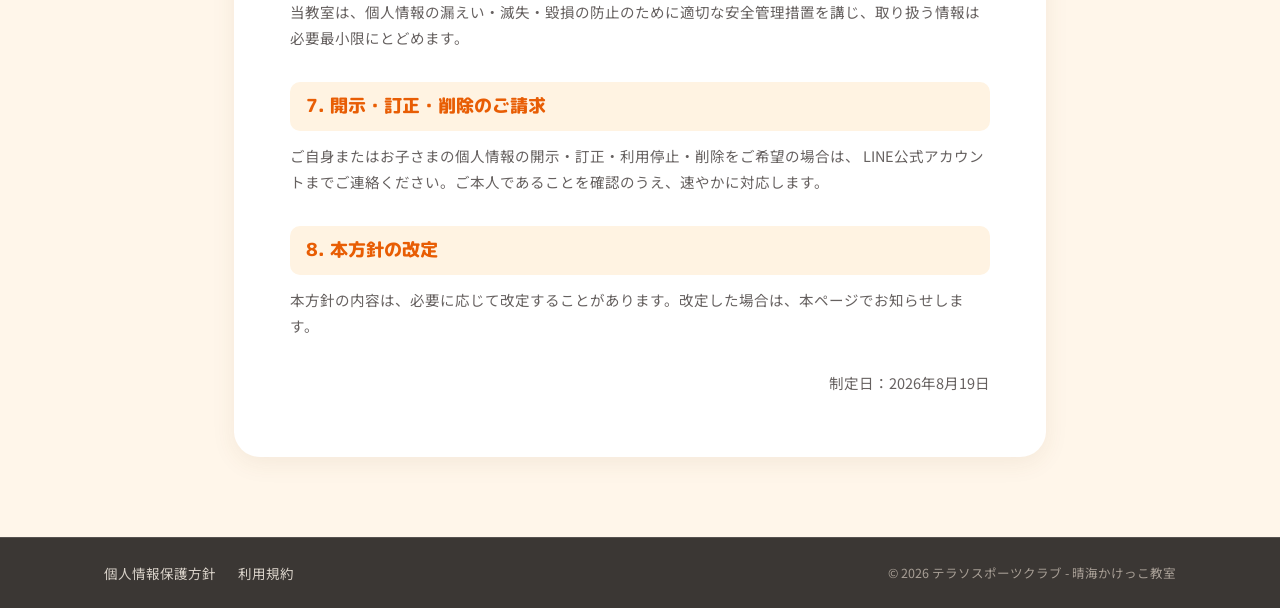
==== commit e93af5d7: "ブランド表記を「テラソスポーツクラブ - 晴海かけっこ教室」に統一（ロゴ・タイトル・OGP・フッター・©）" ====
--- a/privacy.html
+++ b/privacy.html
@@ -3,7 +3,7 @@
 <head>
 <meta charset="UTF-8">
 <meta name="viewport" content="width=device-width, initial-scale=1.0, viewport-fit=cover">
-<title>個人情報保護方針｜晴海かけっこ教室</title>
+<title>個人情報保護方針｜テラソスポーツクラブ - 晴海かけっこ教室</title>
 <meta name="description" content="晴海かけっこ教室の個人情報保護方針です。">
 <meta name="robots" content="noindex">
 <link rel="icon" href="data:image/svg+xml,%3Csvg xmlns='http://www.w3.org/2000/svg' viewBox='0 0 64 64'%3E%3Ccircle cx='32' cy='32' r='30' fill='%23F97316'/%3E%3Ctext x='32' y='42' font-size='28' text-anchor='middle' fill='white' font-family='sans-serif' font-weight='bold'%3E走%3C/text%3E%3C/svg%3E">
@@ -16,7 +16,7 @@
 
 <header class="site-header">
   <div class="header-inner">
-    <a href="index.html" class="brand" aria-label="晴海かけっこ教室 トップへ">
+    <a href="index.html" class="brand" aria-label="テラソスポーツクラブ - 晴海かけっこ教室 トップへ">
       <svg class="brand-mark" viewBox="0 0 64 64" aria-hidden="true">
         <circle cx="32" cy="32" r="30" fill="#F97316"/>
         <g stroke="#FFFFFF" stroke-width="4.5" stroke-linecap="round" fill="none">
@@ -31,8 +31,8 @@
         </g>
       </svg>
       <span class="brand-text">
+        <span class="brand-sub">テラソスポーツクラブ</span>
         <span class="brand-name">晴海かけっこ教室</span>
-        <span class="brand-sub">HARUMI KAKEKKO CLUB</span>
       </span>
     </a>
     <a href="index.html" class="btn btn-ghost btn-sm">← トップページへ戻る</a>
@@ -137,7 +137,7 @@
         <li><a href="privacy.html">個人情報保護方針</a></li>
         <li><a href="terms.html">利用規約</a></li>
       </ul>
-      <p class="copyright">&copy; 2026 晴海かけっこ教室</p>
+      <p class="copyright">&copy; 2026 テラソスポーツクラブ - 晴海かけっこ教室</p>
     </div>
   </div>
 </footer>
--- a/style.css
+++ b/style.css
@@ -177,8 +177,8 @@
 }
 .brand-sub {
   font-family: var(--font-head);
-  font-size: 10px;
-  letter-spacing: 0.14em;
+  font-size: 10.5px;
+  letter-spacing: 0.08em;
   color: var(--c-primary);
   font-weight: 700;
 }
